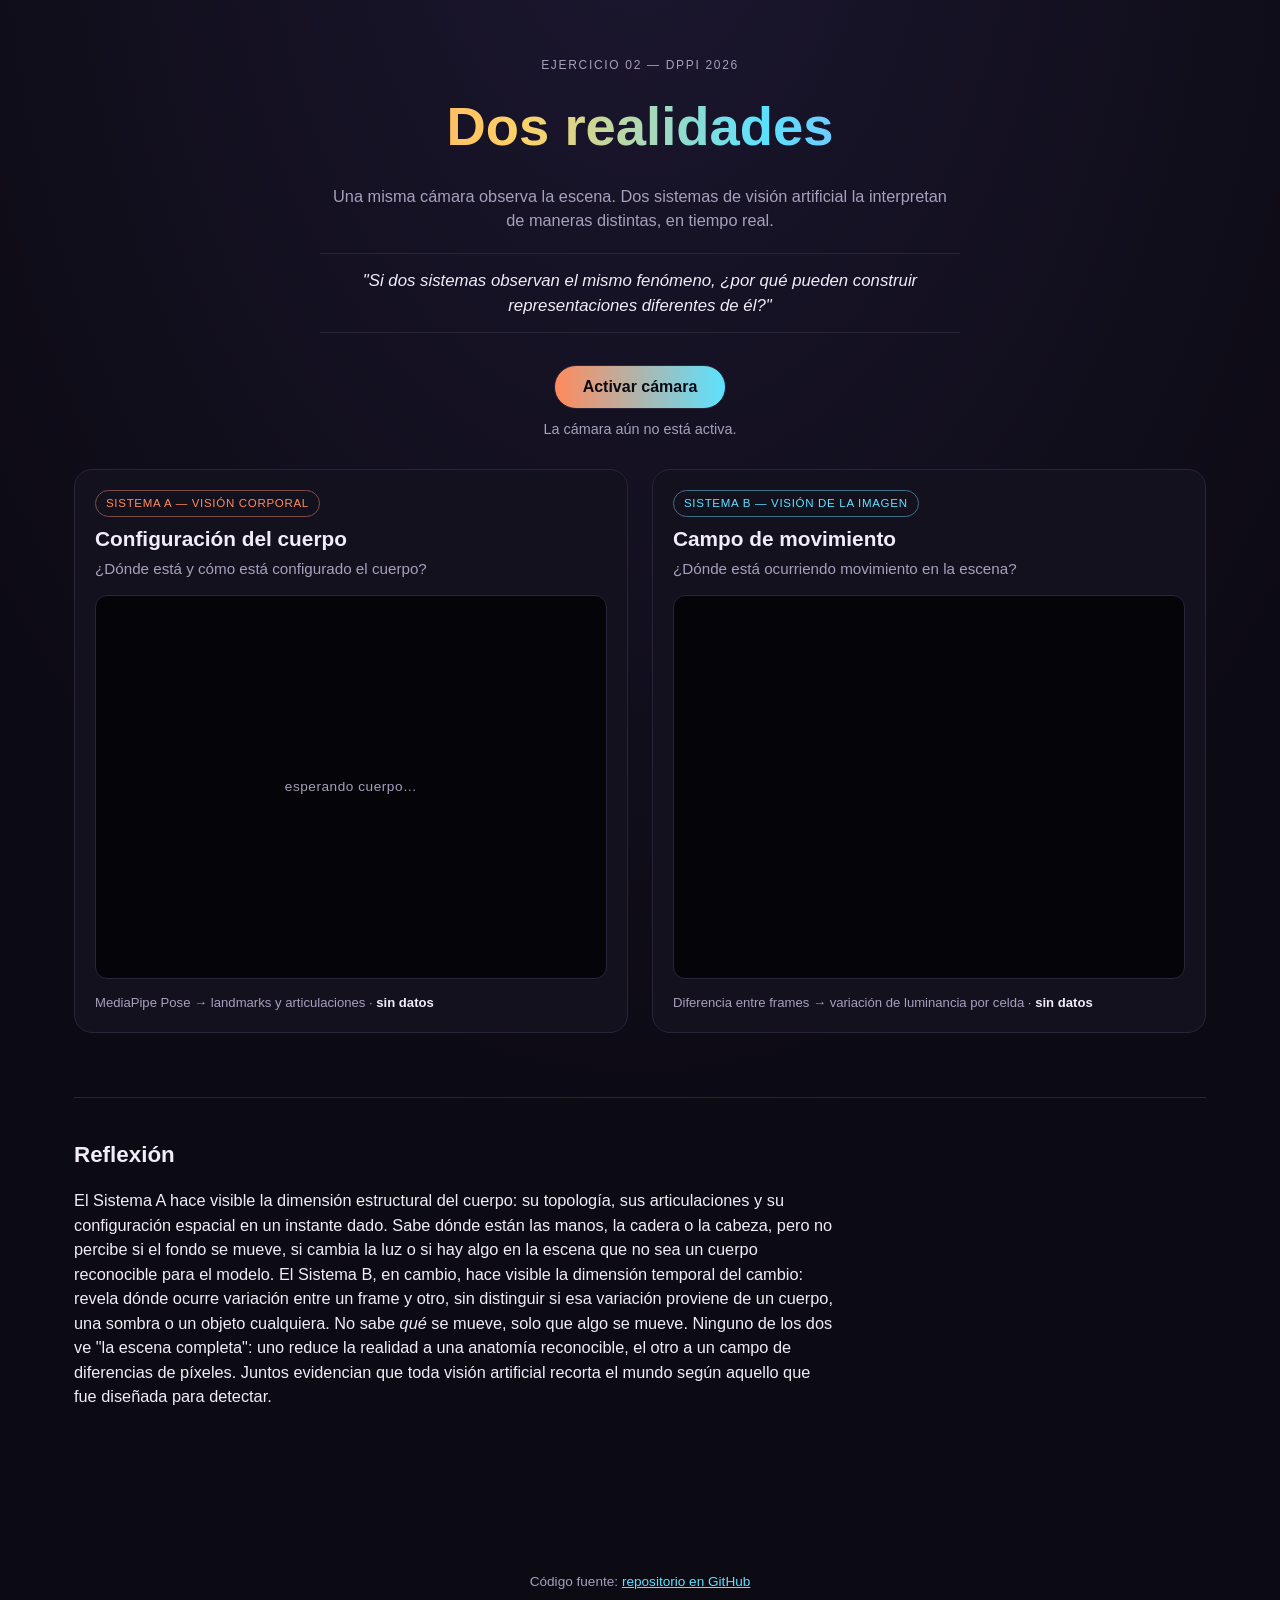
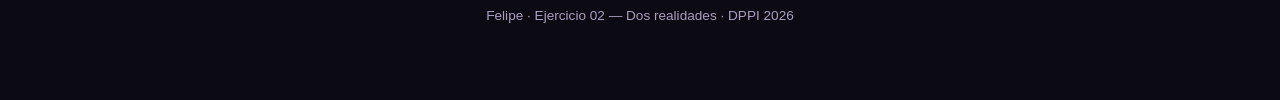
==== index.html @ e20d13c7 "Ejercicio 02: dos realidades — pose y diferencia de frames" ====
<!DOCTYPE html>
<html lang="es">
<head>
<meta charset="UTF-8">
<meta name="viewport" content="width=device-width, initial-scale=1.0, viewport-fit=cover">
<title>Dos realidades — Visión artificial</title>
<meta name="description" content="Una misma cámara, dos sistemas de visión artificial construyendo representaciones distintas de la misma escena.">
<link rel="stylesheet" href="style.css">
</head>
<body>

<header class="site-header">
  <p class="eyebrow">Ejercicio 02 — DPPI 2026</p>
  <h1>Dos realidades</h1>
  <p class="lede">Una misma cámara observa la escena. Dos sistemas de visión artificial la interpretan de maneras distintas, en tiempo real.</p>
  <p class="prompt-question">"Si dos sistemas observan el mismo fenómeno, ¿por qué pueden construir representaciones diferentes de él?"</p>
</header>

<main>

  <section class="controls">
    <button id="startBtn" type="button">Activar cámara</button>
    <p id="statusMsg" class="status" role="status" aria-live="polite">La cámara aún no está activa.</p>
  </section>

  <section class="stage" id="stage">
    <article class="panel" id="panelA">
      <div class="panel-head">
        <span class="tag tag-a">Sistema A — Visión corporal</span>
        <h2>Configuración del cuerpo</h2>
        <p class="question">¿Dónde está y cómo está configurado el cuerpo?</p>
      </div>
      <div class="canvas-wrap">
        <canvas id="canvasA" width="640" height="480"></canvas>
        <p class="idle-hint" id="idleHintA">esperando cuerpo…</p>
      </div>
      <p class="caption">MediaPipe Pose → landmarks y articulaciones · <span id="statA">sin datos</span></p>
    </article>

    <article class="panel" id="panelB">
      <div class="panel-head">
        <span class="tag tag-b">Sistema B — Visión de la imagen</span>
        <h2>Campo de movimiento</h2>
        <p class="question">¿Dónde está ocurriendo movimiento en la escena?</p>
      </div>
      <div class="canvas-wrap">
        <canvas id="canvasB" width="640" height="480"></canvas>
      </div>
      <p class="caption">Diferencia entre frames → variación de luminancia por celda · <span id="statB">sin datos</span></p>
    </article>
  </section>

  <section class="reflection-section">
    <h2>Reflexión</h2>
    <p>
      El Sistema A hace visible la dimensión estructural del cuerpo: su topología, sus articulaciones y su
      configuración espacial en un instante dado. Sabe dónde están las manos, la cadera o la cabeza, pero no
      percibe si el fondo se mueve, si cambia la luz o si hay algo en la escena que no sea un cuerpo reconocible
      para el modelo. El Sistema B, en cambio, hace visible la dimensión temporal del cambio: revela dónde ocurre
      variación entre un frame y otro, sin distinguir si esa variación proviene de un cuerpo, una sombra o un
      objeto cualquiera. No sabe <em>qué</em> se mueve, solo que algo se mueve. Ninguno de los dos ve "la escena
      completa": uno reduce la realidad a una anatomía reconocible, el otro a un campo de diferencias de píxeles.
      Juntos evidencian que toda visión artificial recorta el mundo según aquello que fue diseñada para detectar.
    </p>
  </section>

</main>

<footer class="site-footer">
  <p>Código fuente: <a id="repoLink" href="#" target="_blank" rel="noopener">repositorio en GitHub</a></p>
  <p class="credit">Felipe · Ejercicio 02 — Dos realidades · DPPI 2026</p>
</footer>

<video id="video" playsinline autoplay muted></video>
<canvas id="hiddenSample" width="48" height="36"></canvas>

<script type="module" src="script.js"></script>
</body>
</html>
---- style.css ----
:root {
  --bg: #0c0a13;
  --bg-panel: #14111f;
  --border: #2a2438;
  --text: #f1ecf7;
  --text-dim: #a89fbd;
  --a-color: #ff8a5c;
  --a-color-2: #ffd166;
  --b-color: #5ce1ff;
  --b-color-2: #a78bfa;
  --radius: 18px;
  font-size: 16px;
}

* { box-sizing: border-box; }

html, body {
  margin: 0;
  padding: 0;
  background: radial-gradient(120% 140% at 50% -10%, #1c1730 0%, var(--bg) 55%);
  color: var(--text);
  font-family: "Helvetica Neue", Arial, "Segoe UI", sans-serif;
  line-height: 1.5;
}

video { display: none; }
#hiddenSample { display: none; }

.site-header {
  max-width: 860px;
  margin: 0 auto;
  padding: 56px 24px 24px;
  text-align: center;
}

.eyebrow {
  text-transform: uppercase;
  letter-spacing: 0.14em;
  font-size: 0.75rem;
  color: var(--text-dim);
  margin: 0 0 12px;
}

.site-header h1 {
  font-size: clamp(2.2rem, 5vw, 3.4rem);
  margin: 0 0 16px;
  background: linear-gradient(90deg, var(--a-color), var(--a-color-2) 35%, var(--b-color) 65%, var(--b-color-2));
  -webkit-background-clip: text;
  background-clip: text;
  color: transparent;
  font-weight: 700;
}

.lede {
  color: var(--text-dim);
  max-width: 620px;
  margin: 0 auto 20px;
  font-size: 1.02rem;
}

.prompt-question {
  font-style: italic;
  font-size: 1.05rem;
  max-width: 640px;
  margin: 0 auto;
  color: var(--text);
  border-top: 1px solid var(--border);
  border-bottom: 1px solid var(--border);
  padding: 14px 0;
}

.controls {
  display: flex;
  flex-direction: column;
  align-items: center;
  gap: 10px;
  padding: 8px 24px 28px;
}

#startBtn {
  appearance: none;
  border: 1px solid var(--border);
  background: linear-gradient(90deg, var(--a-color), var(--b-color));
  color: #0c0a13;
  font-weight: 700;
  font-size: 1rem;
  padding: 12px 28px;
  border-radius: 999px;
  cursor: pointer;
  transition: transform 0.15s ease, filter 0.15s ease;
}

#startBtn:hover { filter: brightness(1.08); transform: translateY(-1px); }
#startBtn:disabled { opacity: 0.55; cursor: default; transform: none; filter: none; }

.status {
  color: var(--text-dim);
  font-size: 0.9rem;
  min-height: 1.2em;
  margin: 0;
  text-align: center;
}

main {
  max-width: 1180px;
  margin: 0 auto;
  padding: 0 24px 80px;
}

.stage {
  display: grid;
  grid-template-columns: 1fr 1fr;
  gap: 24px;
  margin-bottom: 64px;
}

@media (max-width: 860px) {
  .stage { grid-template-columns: 1fr; }
}

.panel {
  background: var(--bg-panel);
  border: 1px solid var(--border);
  border-radius: var(--radius);
  padding: 20px;
  display: flex;
  flex-direction: column;
  gap: 14px;
}

.panel-head h2 {
  margin: 6px 0 4px;
  font-size: 1.3rem;
}

.tag {
  display: inline-block;
  font-size: 0.72rem;
  letter-spacing: 0.06em;
  text-transform: uppercase;
  padding: 4px 10px;
  border-radius: 999px;
  border: 1px solid var(--border);
}

.tag-a { color: var(--a-color); border-color: color-mix(in srgb, var(--a-color) 40%, var(--border)); }
.tag-b { color: var(--b-color); border-color: color-mix(in srgb, var(--b-color) 40%, var(--border)); }

.question {
  margin: 0;
  color: var(--text-dim);
  font-size: 0.95rem;
}

.canvas-wrap {
  position: relative;
  width: 100%;
  aspect-ratio: 4 / 3;
  border-radius: 12px;
  overflow: hidden;
  background: #050409;
  border: 1px solid var(--border);
}

.canvas-wrap canvas {
  width: 100%;
  height: 100%;
  display: block;
  transform: scaleX(-1); /* vista de espejo, más natural frente a la cámara */
}

.idle-hint {
  position: absolute;
  inset: 0;
  display: flex;
  align-items: center;
  justify-content: center;
  margin: 0;
  color: var(--text-dim);
  font-size: 0.85rem;
  letter-spacing: 0.04em;
  pointer-events: none;
  transition: opacity 0.4s ease;
}

.caption {
  margin: 0;
  font-size: 0.82rem;
  color: var(--text-dim);
}

.caption span { color: var(--text); font-weight: 600; }

.reflection-section {
  border-top: 1px solid var(--border);
  padding-top: 40px;
  margin-bottom: 40px;
}

.reflection-section h2 {
  font-size: 1.4rem;
  margin: 0 0 10px;
}

.reflection-section p {
  max-width: 760px;
  color: var(--text);
  font-size: 1.02rem;
}

.site-footer {
  text-align: center;
  padding: 30px 24px 60px;
  color: var(--text-dim);
  font-size: 0.85rem;
}

.site-footer a { color: var(--b-color); }
.credit { margin-top: 6px; }
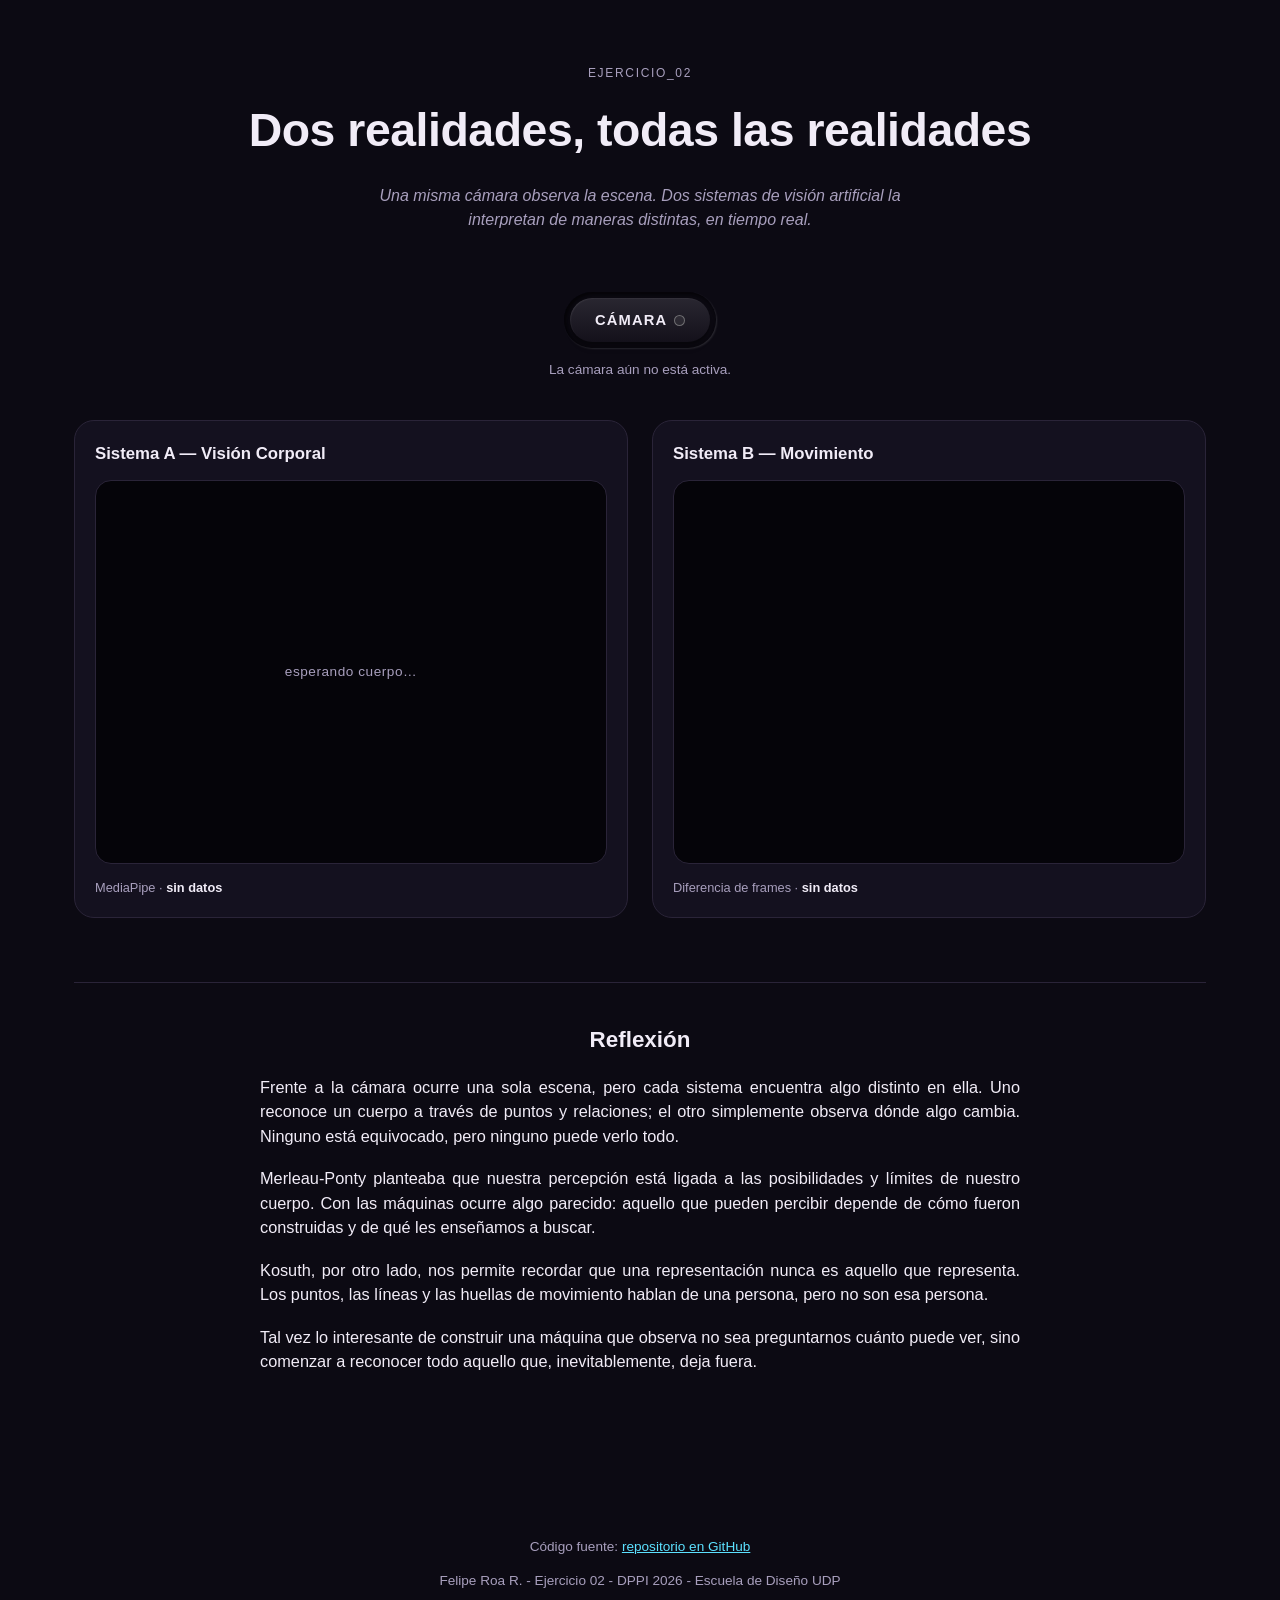
==== commit 41b95e4f: "Rediseño de interfaz: header minimalista, botón Cámara, paneles simplificados y nueva reflexión" ====
--- a/index.html
+++ b/index.html
@@ -10,65 +10,73 @@
 <body>
 
 <header class="site-header">
-  <p class="eyebrow">Ejercicio 02 — DPPI 2026</p>
-  <h1>Dos realidades</h1>
+  <p class="eyebrow">EJERCICIO_02</p>
+  <h1>Dos realidades, todas las realidades</h1>
   <p class="lede">Una misma cámara observa la escena. Dos sistemas de visión artificial la interpretan de maneras distintas, en tiempo real.</p>
-  <p class="prompt-question">"Si dos sistemas observan el mismo fenómeno, ¿por qué pueden construir representaciones diferentes de él?"</p>
 </header>
 
 <main>
 
   <section class="controls">
-    <button id="startBtn" type="button">Activar cámara</button>
+    <div class="btn-wrapper" id="cameraBtnWrapper">
+      <button class="btn" id="startBtn" type="button">
+        <span class="btn-txt">Cámara</span>
+        <div class="dot pulse" id="cameraDot"></div>
+      </button>
+    </div>
     <p id="statusMsg" class="status" role="status" aria-live="polite">La cámara aún no está activa.</p>
   </section>
 
   <section class="stage" id="stage">
     <article class="panel" id="panelA">
       <div class="panel-head">
-        <span class="tag tag-a">Sistema A — Visión corporal</span>
-        <h2>Configuración del cuerpo</h2>
-        <p class="question">¿Dónde está y cómo está configurado el cuerpo?</p>
+        <h2>Sistema A — Visión Corporal</h2>
       </div>
       <div class="canvas-wrap">
         <canvas id="canvasA" width="640" height="480"></canvas>
         <p class="idle-hint" id="idleHintA">esperando cuerpo…</p>
       </div>
-      <p class="caption">MediaPipe Pose → landmarks y articulaciones · <span id="statA">sin datos</span></p>
+      <p class="caption">MediaPipe · <span id="statA">sin datos</span></p>
     </article>
 
     <article class="panel" id="panelB">
       <div class="panel-head">
-        <span class="tag tag-b">Sistema B — Visión de la imagen</span>
-        <h2>Campo de movimiento</h2>
-        <p class="question">¿Dónde está ocurriendo movimiento en la escena?</p>
+        <h2>Sistema B — Movimiento</h2>
       </div>
       <div class="canvas-wrap">
         <canvas id="canvasB" width="640" height="480"></canvas>
       </div>
-      <p class="caption">Diferencia entre frames → variación de luminancia por celda · <span id="statB">sin datos</span></p>
+      <p class="caption">Diferencia de frames · <span id="statB">sin datos</span></p>
     </article>
   </section>
 
   <section class="reflection-section">
     <h2>Reflexión</h2>
     <p>
-      El Sistema A hace visible la dimensión estructural del cuerpo: su topología, sus articulaciones y su
-      configuración espacial en un instante dado. Sabe dónde están las manos, la cadera o la cabeza, pero no
-      percibe si el fondo se mueve, si cambia la luz o si hay algo en la escena que no sea un cuerpo reconocible
-      para el modelo. El Sistema B, en cambio, hace visible la dimensión temporal del cambio: revela dónde ocurre
-      variación entre un frame y otro, sin distinguir si esa variación proviene de un cuerpo, una sombra o un
-      objeto cualquiera. No sabe <em>qué</em> se mueve, solo que algo se mueve. Ninguno de los dos ve "la escena
-      completa": uno reduce la realidad a una anatomía reconocible, el otro a un campo de diferencias de píxeles.
-      Juntos evidencian que toda visión artificial recorta el mundo según aquello que fue diseñada para detectar.
+      Frente a la cámara ocurre una sola escena, pero cada sistema encuentra algo distinto en ella. Uno reconoce
+      un cuerpo a través de puntos y relaciones; el otro simplemente observa dónde algo cambia. Ninguno está
+      equivocado, pero ninguno puede verlo todo.
+    </p>
+    <p>
+      Merleau-Ponty planteaba que nuestra percepción está ligada a las posibilidades y límites de nuestro cuerpo.
+      Con las máquinas ocurre algo parecido: aquello que pueden percibir depende de cómo fueron construidas y de
+      qué les enseñamos a buscar.
+    </p>
+    <p>
+      Kosuth, por otro lado, nos permite recordar que una representación nunca es aquello que representa. Los
+      puntos, las líneas y las huellas de movimiento hablan de una persona, pero no son esa persona.
+    </p>
+    <p>
+      Tal vez lo interesante de construir una máquina que observa no sea preguntarnos cuánto puede ver, sino
+      comenzar a reconocer todo aquello que, inevitablemente, deja fuera.
     </p>
   </section>
 
 </main>
 
 <footer class="site-footer">
-  <p>Código fuente: <a id="repoLink" href="#" target="_blank" rel="noopener">repositorio en GitHub</a></p>
-  <p class="credit">Felipe · Ejercicio 02 — Dos realidades · DPPI 2026</p>
+  <p>Código fuente: <a id="repoLink" href="https://github.com/fefeliperoar/dos-realidades" target="_blank" rel="noopener">repositorio en GitHub</a></p>
+  <p class="credit">Felipe Roa R. - Ejercicio 02 - DPPI 2026 - Escuela de Diseño UDP</p>
 </footer>
 
 <video id="video" playsinline autoplay muted></video>
--- a/style.css
+++ b/style.css
@@ -8,7 +8,7 @@
   --a-color-2: #ffd166;
   --b-color: #5ce1ff;
   --b-color-2: #a78bfa;
-  --radius: 18px;
+  --radius: 20px;
   font-size: 16px;
 }
 
@@ -17,7 +17,7 @@
 html, body {
   margin: 0;
   padding: 0;
-  background: radial-gradient(120% 140% at 50% -10%, #1c1730 0%, var(--bg) 55%);
+  background: var(--bg);
   color: var(--text);
   font-family: "Helvetica Neue", Arial, "Segoe UI", sans-serif;
   line-height: 1.5;
@@ -29,7 +29,7 @@
 .site-header {
   max-width: 860px;
   margin: 0 auto;
-  padding: 56px 24px 24px;
+  padding: 64px 24px 24px;
   text-align: center;
 }
 
@@ -38,64 +38,171 @@
   letter-spacing: 0.14em;
   font-size: 0.75rem;
   color: var(--text-dim);
-  margin: 0 0 12px;
+  margin: 0 0 14px;
 }
 
 .site-header h1 {
-  font-size: clamp(2.2rem, 5vw, 3.4rem);
-  margin: 0 0 16px;
-  background: linear-gradient(90deg, var(--a-color), var(--a-color-2) 35%, var(--b-color) 65%, var(--b-color-2));
-  -webkit-background-clip: text;
-  background-clip: text;
-  color: transparent;
-  font-weight: 700;
+  font-size: clamp(1.9rem, 4.4vw, 2.9rem);
+  margin: 0 0 18px;
+  color: var(--text);
+  font-weight: 800;
+  letter-spacing: -0.01em;
 }
 
 .lede {
   color: var(--text-dim);
-  max-width: 620px;
-  margin: 0 auto 20px;
-  font-size: 1.02rem;
-}
-
-.prompt-question {
   font-style: italic;
-  font-size: 1.05rem;
-  max-width: 640px;
+  max-width: 560px;
   margin: 0 auto;
-  color: var(--text);
-  border-top: 1px solid var(--border);
-  border-bottom: 1px solid var(--border);
-  padding: 14px 0;
+  font-size: 1rem;
 }
 
 .controls {
   display: flex;
   flex-direction: column;
   align-items: center;
-  gap: 10px;
-  padding: 8px 24px 28px;
-}
-
-#startBtn {
-  appearance: none;
-  border: 1px solid var(--border);
-  background: linear-gradient(90deg, var(--a-color), var(--b-color));
-  color: #0c0a13;
-  font-weight: 700;
-  font-size: 1rem;
-  padding: 12px 28px;
-  border-radius: 999px;
+  gap: 12px;
+  padding: 36px 24px 40px;
+}
+
+/* Botón "Cámara" — adaptado de https://uiverse.io/dexter-st/little-emu-23 */
+.btn-wrapper {
+  --width: 152px;
+  --height: 56px;
+  --padding: 6px;
+  --border-radius: 28px;
+  --dot-size: 11px;
+  --btn-color: #17141f;
+  --hue: 18deg;
+  --animation-duration: 1.2s;
+
+  position: relative;
+  display: flex;
+  align-items: center;
+  justify-content: center;
+  width: var(--width);
+  height: var(--height);
+  border-radius: var(--border-radius);
+  border: none;
+
+  background-color: #00000008;
+
+  box-shadow:
+    1px 1px 2px 0 #ffffff22,
+    2px 2px 2px #0004 inset,
+    2px 2px 4px #0004 inset,
+    2px 2px 8px #0004 inset;
+
+  transition: box-shadow 50ms linear;
+  perspective: 150px;
+  perspective-origin: center;
+  user-select: none;
+  z-index: 1;
+}
+
+.btn {
+  display: flex;
+  align-items: center;
+  justify-content: center;
+  gap: 0.5em;
+
+  width: calc(100% - 2 * var(--padding));
+  height: calc(100% - 2 * var(--padding));
+  border-radius: calc(var(--border-radius) - var(--padding));
+  border: none;
   cursor: pointer;
-  transition: transform 0.15s ease, filter 0.15s ease;
-}
-
-#startBtn:hover { filter: brightness(1.08); transform: translateY(-1px); }
-#startBtn:disabled { opacity: 0.55; cursor: default; transform: none; filter: none; }
+
+  background: linear-gradient(#ffffff14, #00000026), var(--btn-color);
+
+  box-shadow:
+    1px 1px 2px -1px #ffffff30 inset,
+    0 2px 1px #00000020,
+    0 4px 2px #00000020,
+    0 8px 4px #00000020;
+
+  transition:
+    transform 0.25s cubic-bezier(0.25, 1.5, 0.5, 2.2),
+    box-shadow 0.25s cubic-bezier(0.25, 1.5, 0.5, 1),
+    filter 0.3s cubic-bezier(0.25, 1.5, 0.5, 1);
+  will-change: transform, filter;
+  z-index: 2;
+}
+
+.btn-txt {
+  font-size: 0.92rem;
+  font-weight: 600;
+  letter-spacing: 0.08em;
+  text-transform: uppercase;
+  color: var(--text);
+}
+
+.dot {
+  position: relative;
+  flex: none;
+  width: var(--dot-size);
+  aspect-ratio: 1 / 1;
+  border-radius: 50%;
+  background-color: hsla(var(--hue), 0%, 50%, 0.15);
+  border: 1px solid hsla(var(--hue), 0%, 60%, 0.6);
+  box-sizing: border-box;
+  pointer-events: none;
+}
+
+.dot::after {
+  content: "";
+  position: absolute;
+  inset: -5px;
+  border-radius: 50%;
+  box-shadow:
+    0 0 10px 2px hsla(var(--hue), 80%, 55%, 0.35),
+    0 0 22px 8px hsla(var(--hue), 80%, 55%, 0.35);
+  opacity: 0;
+}
+
+@keyframes dot-pulse-bg {
+  0%, 100% { background-color: hsla(var(--hue), 50%, 50%, 0); }
+  50% { background-color: hsla(var(--hue), 100%, 55%, 1); }
+}
+
+@keyframes dot-pulse-glow {
+  0%, 100% { opacity: 0; }
+  50% { opacity: 1; }
+}
+
+.btn:hover .dot {
+  background-color: hsla(var(--hue), 100%, 55%, 1);
+  border-color: hsla(var(--hue), 100%, 60%, 0.9);
+}
+
+.btn:hover { transform: translate3d(0, 0, 2px); }
+
+.btn:focus-visible {
+  outline: 2px dashed hsla(var(--hue), 70%, 50%, 0.8);
+  outline-offset: 3px;
+}
+
+.btn:active {
+  transform: translate3d(0, 0, -3px);
+}
+
+/* Estado "en vivo": la cámara ya está corriendo */
+.btn-wrapper.is-live .dot {
+  background-color: hsla(var(--hue), 100%, 55%, 1);
+  border-color: hsla(var(--hue), 100%, 60%, 0.9);
+  animation: dot-pulse-bg var(--animation-duration) ease-in-out infinite;
+}
+
+.btn-wrapper.is-live .dot::after {
+  animation: dot-pulse-glow var(--animation-duration) ease-in-out infinite;
+}
+
+.btn:disabled {
+  cursor: default;
+}
 
 .status {
   color: var(--text-dim);
-  font-size: 0.9rem;
+  font-size: 0.85rem;
   min-height: 1.2em;
   margin: 0;
   text-align: center;
@@ -129,34 +236,17 @@
 }
 
 .panel-head h2 {
-  margin: 6px 0 4px;
-  font-size: 1.3rem;
-}
-
-.tag {
-  display: inline-block;
-  font-size: 0.72rem;
-  letter-spacing: 0.06em;
-  text-transform: uppercase;
-  padding: 4px 10px;
-  border-radius: 999px;
-  border: 1px solid var(--border);
-}
-
-.tag-a { color: var(--a-color); border-color: color-mix(in srgb, var(--a-color) 40%, var(--border)); }
-.tag-b { color: var(--b-color); border-color: color-mix(in srgb, var(--b-color) 40%, var(--border)); }
-
-.question {
-  margin: 0;
-  color: var(--text-dim);
-  font-size: 0.95rem;
+  margin: 0;
+  font-size: 1.05rem;
+  font-weight: 600;
+  color: var(--text);
 }
 
 .canvas-wrap {
   position: relative;
   width: 100%;
   aspect-ratio: 4 / 3;
-  border-radius: 12px;
+  border-radius: 16px;
   overflow: hidden;
   background: #050409;
   border: 1px solid var(--border);
@@ -185,7 +275,7 @@
 
 .caption {
   margin: 0;
-  font-size: 0.82rem;
+  font-size: 0.8rem;
   color: var(--text-dim);
 }
 
@@ -199,13 +289,20 @@
 
 .reflection-section h2 {
   font-size: 1.4rem;
-  margin: 0 0 10px;
+  margin: 0 0 18px;
+  text-align: center;
 }
 
 .reflection-section p {
   max-width: 760px;
+  margin: 0 auto 18px;
   color: var(--text);
   font-size: 1.02rem;
+  text-align: justify;
+}
+
+.reflection-section p:last-child {
+  margin-bottom: 0;
 }
 
 .site-footer {
